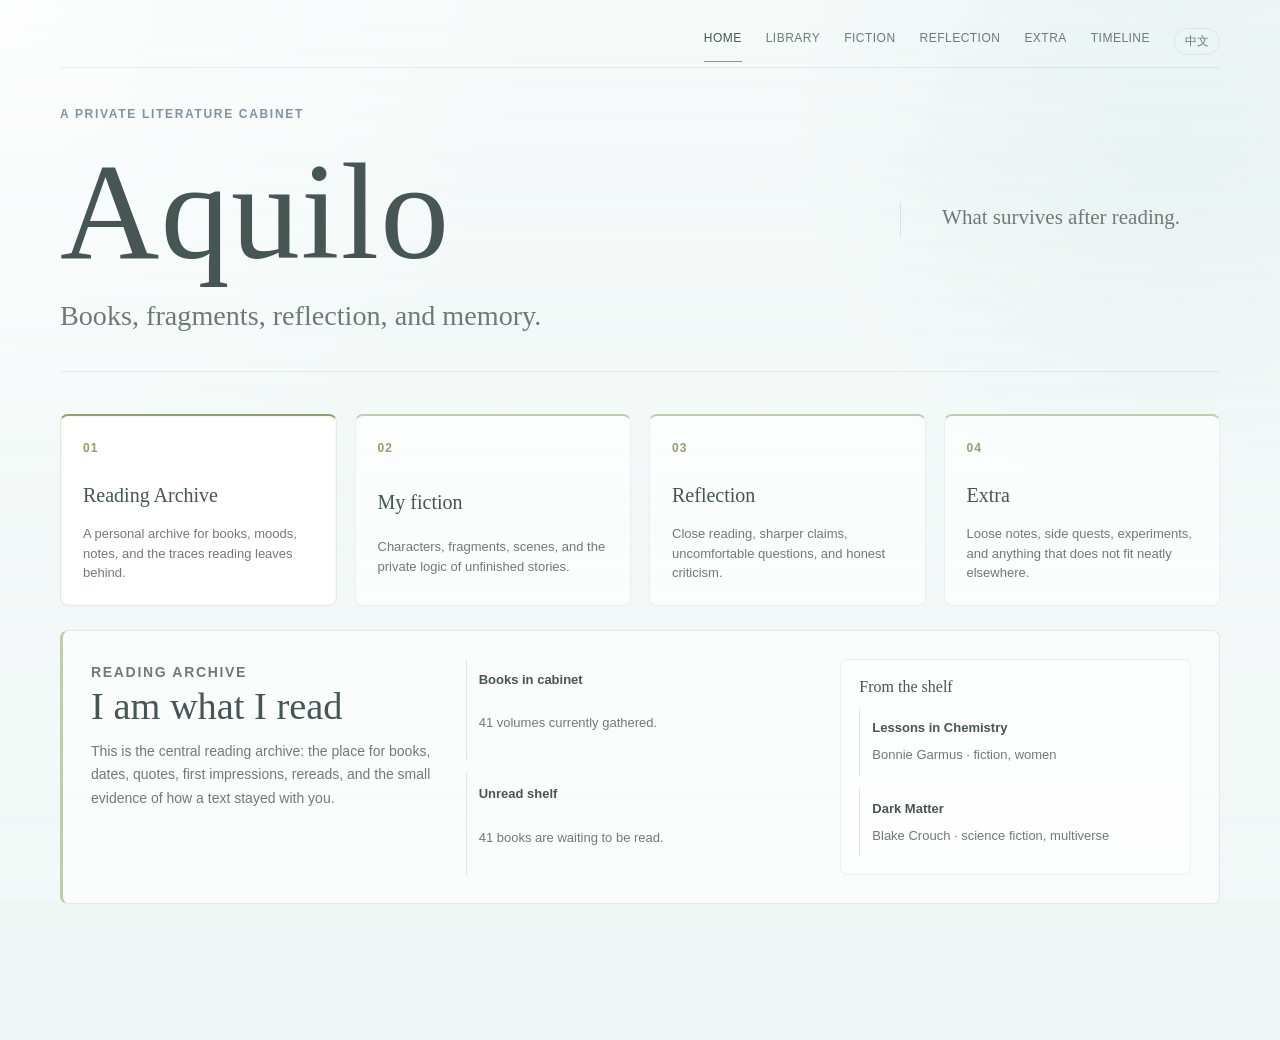
==== index.html @ 0a322212 "Initial Aquilo website" ====
<!doctype html>
<html lang="en">
  <head>
    <meta charset="UTF-8" />
    <meta name="viewport" content="width=device-width, initial-scale=1.0" />
    <title>Aquilo - Literature Cabinet</title>
    <link rel="stylesheet" href="styles.css" />
  </head>
  <body>
    <main class="page-shell">
      <!-- Navigation -->
      <nav class="site-nav">
        <div class="nav-links">
          <a href="#cabinet" class="nav-link is-active" data-section="cabinet" data-i18n="navHome">Home</a>
          <a href="#library" class="nav-link" data-section="library" data-i18n="navLibrary">Library</a>
          <a href="#fiction" class="nav-link" data-section="fiction" data-i18n="navFiction">Fiction</a>
          <a href="#critical" class="nav-link" data-section="critical" data-i18n="navCritical">Reflection</a>
          <a href="#extra" class="nav-link" data-section="extra" data-i18n="navExtra">Extra</a>
          <a href="#timeline" class="nav-link" data-section="timeline" data-i18n="navTimeline">Timeline</a>
          <button class="language-toggle" id="language-toggle" type="button" aria-pressed="false">中文</button>
        </div>
      </nav>

      <!-- ===== VIEW 1: Cabinet (Home) ===== -->
      <section class="section is-active" id="cabinet" data-section="cabinet" aria-label="Literature Cabinet">
        <header class="hero-header">
          <div class="brand-section">
            <p class="hero-kicker" data-i18n="heroKicker">A private literature cabinet</p>
            <h1 class="page-title">Aquilo</h1>
            <p class="hero-deck" data-i18n="heroDeck">Books, fragments, reflection, and memory.</p>
          </div>
          <p class="hero-tagline" data-i18n="heroTagline">What survives after reading.</p>
        </header>

        <!-- Core 4 Modules -->
        <section class="module-section" aria-labelledby="modules-heading">
          <h2 id="modules-heading" class="sr-only">Main Cabinet Modules</h2>
          <div class="module-grid" id="module-grid"></div>
          <article class="module-detail" id="module-detail" aria-live="polite" aria-label="Module details"></article>
        </section>
      </section>

      <!-- ===== VIEW 2: Fiction ===== -->
      <section class="section" id="fiction" data-section="fiction" aria-label="Fiction Workshop">
        <header class="view-header">
          <h1 data-i18n="fictionTitle">Fiction</h1>
          <p data-i18n="fictionSubtitle">Characters, scenes, fragments, and voice experiments</p>
        </header>

        <div class="fiction-grid">
          <article class="fiction-card">
            <p class="kicker" data-i18n="fictionCardOneKicker">Characters</p>
            <h2 data-i18n="fictionCardOneTitle">Character Notes</h2>
            <p data-i18n="fictionCardOneBody">Desire, contradiction, voice, backstory, and private history.</p>
          </article>
          <article class="fiction-card">
            <p class="kicker" data-i18n="fictionCardTwoKicker">Scenes</p>
            <h2 data-i18n="fictionCardTwoTitle">Scene Fragments</h2>
            <p data-i18n="fictionCardTwoBody">Place, sensory detail, conflict, and the emotional turn.</p>
          </article>
          <article class="fiction-card">
            <p class="kicker" data-i18n="fictionCardThreeKicker">Influence</p>
            <h2 data-i18n="fictionCardThreeTitle">Influence Trail</h2>
            <p data-i18n="fictionCardThreeBody">Books, motifs, structures, and sentences that shape a draft.</p>
          </article>
        </div>

        <section class="editor-panel" aria-labelledby="writing-form-heading">
          <div class="section-intro">
            <p class="kicker" data-i18n="writingKicker">Your writing</p>
            <h2 id="writing-form-heading" data-i18n="writingHeading">Add a writing piece</h2>
          </div>
          <form class="entry-form" id="writing-form">
            <input id="writing-title" type="text" data-i18n-placeholder="writingTitlePlaceholder" placeholder="Title" required />
            <input id="writing-category" type="text" data-i18n-placeholder="writingCategoryPlaceholder" placeholder="Category or project" />
            <textarea id="writing-body" rows="7" data-i18n-placeholder="writingBodyPlaceholder" placeholder="Paste your writing here..."></textarea>
            <div class="form-row">
              <label class="file-input-label">
                <span data-i18n="uploadWriting">Upload .txt / .md</span>
                <input id="writing-upload" type="file" accept=".txt,.md,text/plain,text/markdown" />
              </label>
              <button class="form-submit" type="submit" data-i18n="saveWriting">Save writing</button>
            </div>
          </form>
          <div class="writing-list" id="writing-list"></div>
        </section>
      </section>

      <!-- ===== VIEW 3: Reflection ===== -->
      <section class="section" id="critical" data-section="critical" aria-label="Reflection">
        <header class="view-header">
          <h1 data-i18n="criticalPageTitle">Reflection</h1>
          <p data-i18n="criticalPageSubtitle">Close readings, essay seeds, evidence, and honest criticism</p>
        </header>

        <section class="editor-panel" aria-labelledby="critical-form-heading">
          <div class="section-intro">
            <p class="kicker" data-i18n="criticalFormKicker">Reflection</p>
            <h2 id="critical-form-heading" data-i18n="criticalFormHeading">Upload or paste a critical note</h2>
          </div>
          <form class="entry-form" id="critical-form">
            <input id="critical-title" type="text" data-i18n-placeholder="criticalTitlePlaceholder" placeholder="Title or claim" required />
            <input id="critical-category" type="text" data-i18n-placeholder="criticalCategoryPlaceholder" placeholder="Book, theme, or method" />
            <textarea id="critical-body" rows="7" data-i18n-placeholder="criticalBodyPlaceholder" placeholder="Paste close reading, evidence, essay seed, or criticism here..."></textarea>
            <div class="form-row">
              <label class="file-input-label">
                <span data-i18n="uploadCritical">Upload .txt / .md</span>
                <input id="critical-upload" type="file" accept=".txt,.md,text/plain,text/markdown" />
              </label>
              <button class="form-submit" type="submit" data-i18n="saveCritical">Save critical note</button>
            </div>
          </form>
          <div class="writing-list" id="critical-list"></div>
        </section>
      </section>

      <!-- ===== VIEW 4: Extra ===== -->
      <section class="section" id="extra" data-section="extra" aria-label="Extra Notes">
        <header class="view-header">
          <h1 data-i18n="extraPageTitle">Extra</h1>
          <p data-i18n="extraPageSubtitle">Loose notes, links, side quests, and experiments</p>
        </header>

        <section class="editor-panel" aria-labelledby="extra-form-heading">
          <div class="section-intro">
            <p class="kicker" data-i18n="extraFormKicker">Extra</p>
            <h2 id="extra-form-heading" data-i18n="extraFormHeading">Post something extra</h2>
          </div>
          <form class="entry-form" id="extra-form">
            <input id="extra-title" type="text" data-i18n-placeholder="extraTitlePlaceholder" placeholder="Post title" required />
            <textarea id="extra-body" rows="6" data-i18n-placeholder="extraBodyPlaceholder" placeholder="Small thought, link, list, idea, or experiment..."></textarea>
            <div class="form-row">
              <button class="form-submit" type="submit" data-i18n="saveExtra">Post</button>
            </div>
          </form>
          <div class="writing-list" id="extra-list"></div>
        </section>
      </section>

      <!-- ===== VIEW 5: Library ===== -->
      <section class="section" id="library" data-section="library" aria-label="Book Library">
        <header class="view-header">
          <h1 data-i18n="libraryTitle">Your Library</h1>
          <p data-i18n="librarySubtitle">All books, searchable and organized</p>
        </header>

        <div class="library-controls">
          <input 
            type="search" 
            id="book-search" 
            class="search-input" 
            placeholder="Search by title, author, or theme..."
            data-i18n-placeholder="searchPlaceholder"
            data-i18n-aria-label="searchPlaceholder"
            aria-label="Search books"
          />
          <div class="filter-tabs">
            <button class="filter-tab is-active" data-filter="all" aria-pressed="true" data-i18n="filterAll">All</button>
            <button class="filter-tab" data-filter="unread" aria-pressed="false" data-i18n="filterUnread">Unread</button>
            <button class="filter-tab" data-filter="completed" aria-pressed="false" data-i18n="filterCompleted">Completed</button>
            <button class="filter-tab" data-filter="reading" aria-pressed="false" data-i18n="filterReading">Reading</button>
            <button class="filter-tab" data-filter="reread" aria-pressed="false" data-i18n="filterReread">Reread</button>
          </div>
        </div>

        <div class="library-grid" id="library-grid">
          <div class="library-empty">
            <p data-i18n="libraryEmpty">No books yet. Start by adding your first book to the library.</p>
          </div>
        </div>

        <details class="archive-entry-panel">
          <summary data-i18n="addBookPanel">Add a book to the cabinet</summary>
          <form class="entry-form" id="book-form">
            <div class="form-grid">
              <input id="book-title-input" type="text" data-i18n-placeholder="bookTitlePlaceholder" placeholder="Title" required />
              <input id="book-author-input" type="text" data-i18n-placeholder="bookAuthorPlaceholder" placeholder="Author" required />
              <input id="book-year-input" type="number" data-i18n-placeholder="bookYearPlaceholder" placeholder="Year" />
              <select id="book-status-input">
                <option value="unread" data-i18n="filterUnread" selected>Unread</option>
                <option value="completed" data-i18n="filterCompleted">Completed</option>
                <option value="reading" data-i18n="filterReading">Reading</option>
                <option value="reread" data-i18n="filterReread">Reread</option>
              </select>
            </div>
            <div class="form-grid">
              <input id="book-date-input" type="date" />
              <input id="book-mood-input" type="text" data-i18n-placeholder="bookMoodPlaceholder" placeholder="Mood or short note" />
              <input id="book-tags-input" type="text" data-i18n-placeholder="bookTagsPlaceholder" placeholder="Tags, comma separated" />
              <input id="book-related-input" type="text" data-i18n-placeholder="bookRelatedPlaceholder" placeholder="Related books" />
            </div>
            <textarea id="book-why-input" rows="3" data-i18n-placeholder="bookWhyPlaceholder" placeholder="Why I read this"></textarea>
            <textarea id="book-quote-input" rows="3" data-i18n-placeholder="bookQuotePlaceholder" placeholder="Favorite quote"></textarea>
            <textarea id="book-themes-input" rows="3" data-i18n-placeholder="bookThemesPlaceholder" placeholder="Key themes"></textarea>
            <textarea id="book-context-input" rows="3" data-i18n-placeholder="bookContextPlaceholder" placeholder="Historical or literary context"></textarea>
            <textarea id="book-review-input" rows="4" data-i18n-placeholder="bookReviewPlaceholder" placeholder="Personal review"></textarea>
            <div class="form-row">
              <button class="form-submit" type="submit" data-i18n="addBook">Add book</button>
              <button class="delete-button form-cancel is-hidden" id="book-edit-cancel" type="button" data-i18n="cancelEdit">Cancel edit</button>
            </div>
          </form>
        </details>
      </section>

      <!-- ===== VIEW 6: Timeline ===== -->
      <section class="section" id="timeline" data-section="timeline" aria-label="Reading Timeline">
        <header class="view-header">
          <h1 data-i18n="timelineTitle">Reading Timeline</h1>
          <p data-i18n="timelineSubtitle">What you read and when</p>
        </header>

        <div class="timeline-container" id="timeline-container">
          <div class="timeline-empty">
            <p data-i18n="timelineEmpty">No reading entries yet. Start recording your reading journey.</p>
          </div>
        </div>
      </section>

      <!-- ===== Modal: Book Detail ===== -->
      <dialog class="book-modal" id="book-modal">
        <div class="modal-backdrop"></div>
        <div class="modal-content">
          <button class="modal-close" aria-label="Close" data-i18n-aria-label="closeModal">&times;</button>
          <div class="book-detail-tabs">
            <nav class="book-tabs" aria-label="Book sections">
              <button class="book-tab is-active" data-tab="overview" data-i18n="tabOverview">Overview</button>
              <button class="book-tab" data-tab="author" data-i18n="tabAuthor">Author</button>
              <button class="book-tab" data-tab="context" data-i18n="tabContext">Context</button>
              <button class="book-tab" data-tab="themes" data-i18n="tabThemes">Themes</button>
              <button class="book-tab" data-tab="review" data-i18n="tabReview">Review</button>
            </nav>
          </div>
          <div class="book-panels" id="book-panels">
            <!-- Dynamically populated -->
          </div>
        </div>
      </dialog>
    </main>

    <script src="app.js?v=review-fixes"></script>
  </body>
</html>
---- styles.css ----
:root {
  /* Color System - river sky painting palette */
  --paper: #f5faf9;
  --paper-strong: #ffffff;
  --paper-soft: #eef6f5;
  --ink: #465652;
  --ink-soft: #6f7a76;
  --ink-faint: #95b0b6;
  --line: rgba(120, 134, 130, 0.12);
  --line-strong: rgba(120, 134, 130, 0.2);

  /* Accents */
  --blue-primary: #7c94a5;
  --blue-deep: #788682;
  --blue-light: #dce9eb;
  --blue-lighter: #f0f8f8;
  --teal: #9cccce;
  --green: #8fa069;
  --olive: #a7b77a;
  --rose: #dabfae;
  --brown: #788682;
  --section-accent: var(--green);
  --section-accent-soft: rgba(143, 160, 105, 0.08);
  --section-accent-line: rgba(143, 160, 105, 0.22);
  --garden-image: url("https://commons.wikimedia.org/wiki/Special:FilePath/Monet%20-%20La%20Seine%20%C3%A0%20Argenteuil%20-%20SFMOMA.jpg?width=1800");

  /* Shadows */
  --shadow-sm: 0 1px 3px rgba(120, 134, 130, 0.035);
  --shadow-md: 0 8px 24px rgba(120, 134, 130, 0.06);
  --shadow-lg: 0 18px 50px rgba(120, 134, 130, 0.12);
  
  /* Typography */
  --font-display: "Iowan Old Style", "Palatino Linotype", "Book Antiqua", Georgia, serif;
  --font-body: "Avenir Next", "Inter", -apple-system, BlinkMacSystemFont, "Segoe UI", sans-serif;
  
  /* Spacing */
  --spacing-unit: 4px;
  --radius: 8px;
  
  /* Transitions */
  --transition-fast: 150ms cubic-bezier(0.4, 0, 0.2, 1);
  --transition-base: 200ms cubic-bezier(0.4, 0, 0.2, 1);
  --transition-slow: 300ms cubic-bezier(0.4, 0, 0.2, 1);
  
  color-scheme: light;
}

* {
  box-sizing: border-box;
}

html {
  scroll-behavior: smooth;
}

body {
  margin: 0;
  padding: 0;
  font-family: var(--font-body);
  font-size: 16px;
  line-height: 1.68;
  color: var(--ink);
  background:
    radial-gradient(circle at top left, rgba(255, 255, 255, 0.98), transparent 34rem),
    radial-gradient(circle at 92% 12%, rgba(156, 204, 206, 0.2), transparent 24rem),
    linear-gradient(180deg, var(--paper) 0%, #edf6f4 100%);
  min-height: 100vh;
}

body::before {
  content: "";
  position: fixed;
  inset: 0;
  z-index: -1;
  pointer-events: none;
  background-image:
    linear-gradient(rgba(247, 250, 249, 0.46), rgba(247, 250, 249, 0.7)),
    var(--garden-image);
  background-size: cover;
  background-position: center;
  opacity: 0.52;
  filter: saturate(1.1) blur(0.06px);
}

/* ===== Typography ===== */
h1, h2, h3, h4, h5, h6 {
  margin: 0;
  font-family: var(--font-display);
  font-weight: 400;
  letter-spacing: 0;
  line-height: 1.1;
}

p {
  margin: 0;
}

a {
  color: var(--blue-primary);
  text-decoration: none;
  transition: color var(--transition-base);
}

a:hover {
  color: var(--ink);
}

button {
  font: inherit;
  border: none;
  background: none;
  cursor: pointer;
  padding: 0;
}

:focus-visible {
  outline: 2px solid rgba(156, 204, 206, 0.46);
  outline-offset: 3px;
}

/* ===== Layout ===== */
.page-shell {
  width: min(1160px, 100% - 48px);
  margin: 0 auto;
  padding: 18px 0 72px;
}

.sr-only {
  position: absolute;
  width: 1px;
  height: 1px;
  padding: 0;
  margin: -1px;
  overflow: hidden;
  clip: rect(0, 0, 0, 0);
  white-space: nowrap;
  border-width: 0;
}

/* ===== Navigation ===== */
.site-nav {
  display: flex;
  align-items: center;
  justify-content: flex-end;
  gap: 24px;
  margin-bottom: 36px;
  padding: 10px 0 12px;
  border-bottom: 1px solid var(--line);
  animation: fadeInDown 500ms var(--transition-base);
}

@keyframes fadeInDown {
  from {
    opacity: 0;
    transform: translateY(-12px);
  }
  to {
    opacity: 1;
    transform: translateY(0);
  }
}

.nav-links {
  display: flex;
  flex-wrap: wrap;
  justify-content: flex-end;
  gap: 24px;
}

.nav-link {
  position: relative;
  font-size: 12px;
  font-weight: 500;
  letter-spacing: 0.04em;
  text-transform: uppercase;
  color: var(--ink-soft);
  transition: color var(--transition-base);
}

.nav-link::after {
  content: '';
  position: absolute;
  bottom: -7px;
  left: 0;
  right: 0;
  height: 1px;
  background: var(--blue-primary);
  transform: scaleX(0);
  transform-origin: left;
  transition: transform var(--transition-base);
}

.nav-link:hover,
.nav-link.is-active {
  color: var(--ink);
}

.nav-link.is-active::after {
  transform: scaleX(1);
}

.language-toggle {
  padding: 4px 10px;
  border: 1px solid var(--line);
  border-radius: 999px;
  color: var(--ink-soft);
  font-size: 12px;
  line-height: 1.4;
  transition: all var(--transition-base);
}

.language-toggle:hover {
  border-color: var(--line-strong);
  color: var(--ink);
  background: var(--blue-lighter);
}

/* ===== Hero Header ===== */
.hero-header {
  display: grid;
  grid-template-columns: minmax(0, 1fr) minmax(180px, 320px);
  align-items: center;
  gap: 56px;
  margin-bottom: 42px;
  padding-bottom: 36px;
  border-bottom: 1px solid var(--line);
  animation: fadeInUp 600ms var(--transition-base) 100ms both;
}

@keyframes fadeInUp {
  from {
    opacity: 0;
    transform: translateY(12px);
  }
  to {
    opacity: 1;
    transform: translateY(0);
  }
}

.brand-section {
  margin-bottom: 0;
}

.hero-kicker {
  margin-bottom: 12px;
  color: var(--blue-primary);
  font-size: 12px;
  font-weight: 600;
  letter-spacing: 0.14em;
  text-transform: uppercase;
}

.kicker {
  display: inline-block;
  margin: 0 0 12px 0;
  color: var(--blue-primary);
  font-size: 11px;
  font-weight: 600;
  letter-spacing: 0.12em;
  text-transform: uppercase;
}

.page-title {
  font-size: clamp(4.4rem, 11vw, 8.6rem);
  margin-bottom: 10px;
  color: var(--ink);
  letter-spacing: 0.01em;
}

.hero-deck {
  max-width: 580px;
  color: var(--ink-soft);
  font-family: var(--font-display);
  font-size: clamp(1.28rem, 2.2vw, 1.8rem);
  line-height: 1.35;
}

.hero-tagline {
  max-width: 280px;
  padding: 0 0 4px 24px;
  border-left: 1px solid var(--line-strong);
  font-family: var(--font-display);
  font-size: 21px;
  font-weight: 300;
  color: var(--ink-soft);
  line-height: 1.45;
  text-align: right;
}

.page-subtitle {
  font-size: 16px;
  color: var(--ink-soft);
}

/* ===== Sections ===== */
.section {
  display: none;
  opacity: 0;
  animation: fadeIn var(--transition-slow);
}

.section.is-active {
  display: block;
  opacity: 1;
}

@keyframes fadeIn {
  from { opacity: 0; }
  to { opacity: 1; }
}

.view-header {
  margin-bottom: 40px;
  max-width: 780px;
}

.view-header h1 {
  font-size: clamp(3rem, 7vw, 5rem);
  margin-bottom: 12px;
}

.view-header p {
  color: var(--ink-soft);
  font-size: 16px;
}

/* ===== Module Section ===== */
.module-section {
  --section-accent: var(--green);
  --section-accent-soft: rgba(143, 160, 105, 0.08);
  --section-accent-line: rgba(143, 160, 105, 0.22);
  margin-bottom: 64px;
}

.module-grid {
  display: grid;
  grid-template-columns: repeat(auto-fit, minmax(240px, 1fr));
  gap: 18px;
  margin-bottom: 24px;
}

.module-card {
  display: grid;
  gap: 11px;
  padding: 22px;
  border: 1px solid var(--line);
  border-top: 2px solid color-mix(in srgb, var(--section-accent) 55%, white);
  border-radius: var(--radius);
  background: rgba(255, 255, 255, 0.7);
  cursor: pointer;
  text-align: left;
  transition: all var(--transition-base);
  animation: fadeInUp 600ms var(--transition-base) calc(200ms + var(--card-delay, 0ms)) both;
}

@property --card-delay {
  syntax: '<time>';
  initial-value: 0ms;
  inherits: false;
}

.module-card:hover {
  border-color: var(--section-accent-line);
  background: rgba(255, 255, 255, 0.9);
  transform: translateY(-1px);
  box-shadow: var(--shadow-sm);
}

.module-card.is-selected {
  border-color: var(--section-accent-line);
  border-top-color: var(--section-accent);
  background: var(--paper-strong);
  box-shadow: inset 0 0 0 1px var(--section-accent-soft);
}

.module-number {
  font-size: 12px;
  font-weight: 600;
  letter-spacing: 0.1em;
  color: var(--section-accent);
  margin-bottom: 10px;
}

.module-card strong {
  font-family: var(--font-display);
  font-size: 20px;
  font-weight: 400;
  color: var(--ink);
}

.module-card span:last-child {
  font-size: 13px;
  color: var(--ink-soft);
  line-height: 1.5;
}

.module-detail {
  display: grid;
  grid-template-columns: repeat(auto-fit, minmax(300px, 1fr));
  gap: 24px;
  padding: 28px;
  border: 1px solid var(--section-accent-line);
  border-left: 3px solid color-mix(in srgb, var(--section-accent) 55%, white);
  border-radius: var(--radius);
  background: rgba(255, 255, 255, 0.66);
  animation: fadeIn var(--transition-slow);
}

.module-detail h2 {
  font-size: clamp(1.8rem, 3vw, 2.45rem);
  margin-bottom: 12px;
}

.module-detail h3 {
  font-size: 16px;
  margin-bottom: 12px;
  color: var(--ink);
}

.module-detail p {
  font-size: 14px;
  color: var(--ink-soft);
  line-height: 1.7;
  margin-bottom: 0;
}

.detail-list {
  display: grid;
  gap: 12px;
  margin: 0;
  padding: 0;
  list-style: none;
}

.detail-list li {
  display: grid;
  gap: 6px;
  padding: 10px 0 10px 12px;
  border-left: 1px solid var(--line-strong);
  background: transparent;
  border-radius: 0;
  transition: all var(--transition-base);
}

.detail-list li:hover {
  border-left-color: var(--section-accent);
}

.detail-list strong {
  font-size: 13px;
  font-weight: 600;
  color: var(--ink);
}

.detail-list span {
  font-size: 13px;
  color: var(--ink-soft);
  line-height: 1.6;
}

.sample-panel {
  padding: 18px;
  border: 1px solid var(--line);
  border-radius: var(--radius);
  background: rgba(255, 255, 255, 0.48);
}

.sample-panel h3 {
  margin-bottom: 12px;
}

.module-action-panel {
  display: grid;
  gap: 16px;
  padding: 18px;
  border: 1px solid var(--section-accent-line);
  border-radius: var(--radius);
  background: rgba(255, 255, 255, 0.56);
}

.module-action-panel .section-intro {
  margin-bottom: 0;
}

.module-action-panel .section-intro h3 {
  font-size: 20px;
}

.compact-entry-form {
  gap: 10px;
}

.content-list {
  display: grid;
  gap: 10px;
}

.content-mini-card {
  display: grid;
  gap: 7px;
  padding: 13px;
  border: 1px solid var(--section-accent-line);
  border-radius: var(--radius);
  background: rgba(255, 255, 255, 0.72);
}

.content-mini-card h3 {
  font-size: 17px;
}

.content-mini-card p:last-of-type {
  color: var(--ink-soft);
  font-size: 13px;
  line-height: 1.55;
}

.compact-empty {
  padding: 24px 14px;
}

.chip-row {
  display: flex;
  flex-wrap: wrap;
  gap: 8px;
  margin-top: 8px;
}

.chip {
  padding: 5px 10px;
  border: 1px solid var(--line);
  border-radius: 999px;
  background: rgba(255, 255, 255, 0.62);
  color: var(--ink-soft);
  font-size: 12px;
  font-weight: 400;
  transition: all var(--transition-base);
}

.chip:hover {
  border-color: var(--line-strong);
  background: var(--paper-strong);
  color: var(--ink);
}

/* ===== Tools Section ===== */
.tools-section,
.features-section {
  margin-bottom: 74px;
}

.tools-section {
  --section-accent: var(--blue-primary);
  --section-accent-soft: rgba(124, 148, 165, 0.08);
  --section-accent-line: rgba(124, 148, 165, 0.24);
}

.features-section {
  --section-accent: var(--rose);
  --section-accent-soft: rgba(218, 191, 174, 0.12);
  --section-accent-line: rgba(218, 191, 174, 0.22);
}

.section-intro {
  margin-bottom: 22px;
  max-width: 720px;
}

.section-intro h2 {
  font-size: clamp(1.75rem, 3vw, 2.35rem);
  margin-bottom: 10px;
}

.section-description {
  font-size: 15px;
  color: var(--ink-soft);
  line-height: 1.7;
}

.tool-grid,
.feature-grid {
  display: grid;
  grid-template-columns: repeat(auto-fit, minmax(240px, 1fr));
  gap: 14px;
  margin-bottom: 20px;
}

.tool-card,
.feature-card {
  display: grid;
  gap: 9px;
  padding: 18px;
  border: 1px solid var(--line);
  border-top: 2px solid var(--section-accent);
  border-radius: var(--radius);
  background: rgba(255, 255, 255, 0.76);
  cursor: pointer;
  text-align: left;
  transition: all var(--transition-base);
  animation: fadeInUp 600ms var(--transition-base) calc(200ms + var(--card-delay, 0ms)) both;
}

.tool-card:hover,
.feature-card:hover {
  border-color: var(--section-accent-line);
  background: var(--paper-strong);
  transform: translateY(-1px);
  box-shadow: var(--shadow-sm);
}

.tool-card.is-selected,
.feature-card.is-selected {
  border-color: var(--section-accent-line);
  border-top-color: var(--section-accent);
  background: var(--paper-strong);
  box-shadow: inset 0 0 0 1px var(--section-accent-soft);
}

.tool-card span:first-child,
.feature-card span:first-child {
  display: block;
  margin-bottom: 8px;
  color: var(--section-accent);
  font-size: 12px;
  font-weight: 600;
  letter-spacing: 0.1em;
  text-transform: uppercase;
}

.tool-card strong,
.feature-card strong {
  font-family: var(--font-display);
  font-size: 17px;
  font-weight: 400;
  color: var(--ink);
}

.tool-card span:last-child,
.feature-card span:last-child {
  font-size: 13px;
  color: var(--ink-soft);
  line-height: 1.5;
}

.tool-detail,
.feature-detail {
  display: grid;
  grid-template-columns: repeat(auto-fit, minmax(300px, 1fr));
  gap: 24px;
  padding: 24px;
  border: 1px solid var(--section-accent-line);
  border-left: 3px solid var(--section-accent);
  border-radius: var(--radius);
  background: linear-gradient(135deg, var(--section-accent-soft), rgba(255, 255, 255, 0.78));
  animation: fadeIn var(--transition-slow);
}

.tool-detail h2,
.feature-detail h2 {
  font-size: clamp(1.55rem, 3vw, 2.1rem);
  margin-bottom: 12px;
}

.tool-detail p,
.feature-detail p {
  font-size: 14px;
  color: var(--ink-soft);
  line-height: 1.7;
}

/* ===== Fiction View ===== */
#fiction {
  --section-accent: var(--olive);
  --section-accent-soft: rgba(167, 183, 122, 0.08);
  --section-accent-line: rgba(167, 183, 122, 0.22);
}

.fiction-grid {
  display: grid;
  grid-template-columns: repeat(auto-fit, minmax(240px, 1fr));
  gap: 14px;
}

.fiction-card {
  display: grid;
  gap: 10px;
  padding: 22px;
  border: 1px solid var(--section-accent-line);
  border-top: 2px solid color-mix(in srgb, var(--section-accent) 55%, white);
  border-radius: var(--radius);
  background: rgba(255, 255, 255, 0.82);
}

.fiction-card h2 {
  font-size: 22px;
}

.fiction-card p:last-child {
  color: var(--ink-soft);
  font-size: 14px;
  line-height: 1.6;
}

.editor-panel {
  margin-top: 28px;
  padding: 22px;
  border: 1px solid var(--section-accent-line);
  border-left: 3px solid color-mix(in srgb, var(--section-accent) 55%, white);
  border-radius: var(--radius);
  background: rgba(255, 255, 255, 0.78);
}

.entry-form {
  display: grid;
  gap: 12px;
}

.form-grid {
  display: grid;
  grid-template-columns: repeat(auto-fit, minmax(180px, 1fr));
  gap: 10px;
}

.entry-form input,
.entry-form select,
.entry-form textarea {
  width: 100%;
  padding: 11px 12px;
  border: 1px solid var(--section-accent-line);
  border-radius: var(--radius);
  background: rgba(255, 255, 255, 0.82);
  color: var(--ink);
  font: inherit;
  font-size: 14px;
}

.entry-form textarea {
  resize: vertical;
  min-height: 150px;
}

.entry-form input:focus,
.entry-form select:focus,
.entry-form textarea:focus {
  outline: none;
  border-color: var(--section-accent);
  box-shadow: 0 0 0 3px var(--section-accent-soft);
}

.form-row {
  display: flex;
  flex-wrap: wrap;
  align-items: center;
  justify-content: space-between;
  gap: 10px;
}

.file-input-label,
.form-submit,
.delete-button {
  display: inline-flex;
  align-items: center;
  justify-content: center;
  min-height: 36px;
  padding: 8px 14px;
  border: 1px solid var(--section-accent-line);
  border-radius: 999px;
  background: rgba(255, 255, 255, 0.78);
  color: var(--ink);
  font-size: 13px;
  transition: all var(--transition-base);
}

.file-input-label:hover,
.form-submit:hover,
.delete-button:hover {
  border-color: var(--section-accent);
  background: var(--section-accent-soft);
}

.file-input-label input {
  position: absolute;
  width: 1px;
  height: 1px;
  opacity: 0;
  pointer-events: none;
}

.writing-list {
  display: grid;
  gap: 12px;
  margin-top: 18px;
}

.writing-card {
  display: grid;
  gap: 8px;
  padding: 16px;
  border: 1px solid var(--section-accent-line);
  border-radius: var(--radius);
  background: rgba(255, 255, 255, 0.78);
}

.writing-card h3 {
  font-size: 20px;
}

.writing-meta {
  color: var(--section-accent);
  font-size: 12px;
  font-weight: 600;
  letter-spacing: 0.08em;
  text-transform: uppercase;
}

.writing-body {
  max-height: 220px;
  overflow: auto;
  white-space: pre-wrap;
  color: var(--ink-soft);
  font-size: 14px;
  line-height: 1.7;
}

/* ===== Library View ===== */
#library {
  --section-accent: var(--teal);
  --section-accent-soft: rgba(156, 204, 206, 0.1);
  --section-accent-line: rgba(156, 204, 206, 0.24);
}

.library-controls {
  display: flex;
  flex-direction: column;
  gap: 16px;
  margin-bottom: 28px;
}

.search-input {
  padding: 13px 16px;
  border: 1px solid var(--section-accent-line);
  border-radius: var(--radius);
  background: rgba(255, 255, 255, 0.84);
  color: var(--ink);
  font-size: 15px;
  transition: all var(--transition-base);
}

.search-input:focus {
  outline: none;
  border-color: var(--section-accent);
  box-shadow: 0 0 0 3px var(--section-accent-soft);
}

.search-input::placeholder {
  color: var(--ink-soft);
}

.filter-tabs {
  display: flex;
  gap: 8px;
  flex-wrap: wrap;
}

.filter-tab {
  padding: 8px 16px;
  border: 1px solid var(--line);
  border-radius: 999px;
  background: rgba(255, 255, 255, 0.78);
  color: var(--ink-soft);
  font-size: 13px;
  font-weight: 500;
  transition: all var(--transition-base);
}

.filter-tab:hover {
  border-color: var(--line-strong);
  color: var(--ink);
}

.filter-tab.is-active {
  border-color: var(--section-accent);
  background: var(--section-accent-soft);
  color: var(--ink);
}

.library-grid {
  display: grid;
  grid-template-columns: repeat(auto-fill, minmax(250px, 1fr));
  gap: 18px;
}

.book-card {
  display: grid;
  gap: 14px;
  padding: 18px 18px 16px;
  border: 1px solid var(--section-accent-line);
  border-radius: var(--radius);
  background:
    linear-gradient(180deg, rgba(255, 255, 255, 0.78), rgba(255, 255, 255, 0.58));
  cursor: pointer;
  transition: all var(--transition-base);
  min-height: 230px;
}

.book-card:hover {
  border-color: var(--section-accent);
  box-shadow: var(--shadow-sm);
  transform: translateY(-1px);
}

.book-cover {
  width: 58px;
  height: 76px;
  border: 1px solid var(--section-accent-line);
  border-radius: 4px;
  background: rgba(255, 255, 255, 0.58);
  display: flex;
  align-items: center;
  justify-content: center;
  font-family: var(--font-display);
  font-size: 34px;
  color: var(--blue-primary);
}

.book-info {
  display: grid;
  gap: 6px;
}

.book-title {
  font-family: var(--font-display);
  font-size: 21px;
  font-weight: 500;
  color: var(--ink);
  line-height: 1.2;
}

.book-author {
  font-size: 13px;
  color: var(--ink-soft);
}

.book-meta {
  font-size: 12px;
  color: var(--ink-soft);
}

.book-note {
  margin-top: 8px;
  color: var(--ink-soft);
  font-size: 13px;
  line-height: 1.55;
}

.book-actions {
  display: flex;
  flex-wrap: wrap;
  gap: 8px;
  margin-top: auto;
}

.book-actions .delete-button {
  min-height: 30px;
  padding: 6px 10px;
  font-size: 12px;
}

.is-hidden {
  display: none !important;
}

.archive-entry-panel {
  margin-top: 34px;
  padding: 0;
  border-top: 1px solid var(--section-accent-line);
}

.archive-entry-panel summary {
  display: inline-flex;
  margin-top: 18px;
  color: var(--ink);
  font-family: var(--font-display);
  font-size: 20px;
  cursor: pointer;
}

.archive-entry-panel summary::marker {
  color: var(--section-accent);
}

.archive-entry-panel .entry-form {
  margin-top: 18px;
  padding: 22px;
  border: 1px solid var(--section-accent-line);
  border-radius: var(--radius);
  background: rgba(255, 255, 255, 0.58);
}

.library-empty {
  grid-column: 1 / -1;
  text-align: center;
  padding: 60px 20px;
  color: var(--ink-soft);
}

.library-empty p {
  margin: 0;
  font-size: 15px;
}

/* ===== Timeline View ===== */
#timeline {
  --section-accent: var(--brown);
  --section-accent-soft: rgba(120, 134, 130, 0.08);
  --section-accent-line: rgba(120, 134, 130, 0.22);
}

.timeline-container {
  display: grid;
  gap: 18px;
}

.timeline-year {
  font-family: var(--font-display);
  font-size: 24px;
  font-weight: 400;
  color: var(--ink);
  margin-top: 26px;
  margin-bottom: 8px;
}

.timeline-entry {
  display: grid;
  gap: 6px;
  padding: 16px 18px;
  border: 1px solid var(--section-accent-line);
  border-left: 3px solid var(--section-accent);
  background: rgba(255, 255, 255, 0.78);
  border-radius: var(--radius);
  transition: all var(--transition-base);
}

.timeline-entry:hover {
  box-shadow: var(--shadow-sm);
  transform: translateX(2px);
}

.timeline-entry time {
  font-size: 12px;
  font-weight: 600;
  color: var(--section-accent);
  text-transform: uppercase;
  letter-spacing: 0.04em;
}

.timeline-entry-writing {
  border-left-color: var(--rose);
}

.timeline-entry-writing time {
  color: var(--rose);
}

.timeline-entry-critical {
  border-left-color: var(--green);
}

.timeline-entry-critical time {
  color: var(--green);
}

.timeline-entry-extra {
  border-left-color: var(--olive);
}

.timeline-entry-extra time {
  color: var(--olive);
}

.timeline-entry-book {
  border-left-color: var(--blue-primary);
}

.timeline-entry-book time {
  color: var(--blue-primary);
}

.timeline-entry h4 {
  font-size: 16px;
  margin-bottom: 4px;
}

.timeline-entry .mood {
  font-size: 13px;
  color: var(--ink-soft);
  font-style: italic;
}

.timeline-empty {
  grid-column: 1 / -1;
  text-align: center;
  padding: 60px 20px;
  color: var(--ink-soft);
}

.timeline-empty p {
  margin: 0;
  font-size: 15px;
}

/* ===== Modal: Book Detail ===== */
.book-modal {
  display: none;
  position: fixed;
  inset: 0;
  padding: 20px;
  border: 0;
  background: transparent;
  z-index: 1000;
}

.book-modal[open] {
  display: grid;
  animation: fadeIn var(--transition-slow);
}

.modal-backdrop {
  position: fixed;
  inset: 0;
  background: rgba(120, 134, 130, 0.24);
  backdrop-filter: blur(5px);
  z-index: -1;
  animation: fadeIn var(--transition-slow);
}

.modal-content {
  position: relative;
  width: 100%;
  max-width: 800px;
  max-height: 90vh;
  margin: auto;
  border: 1px solid var(--line-strong);
  border-radius: var(--radius);
  background: var(--paper-strong);
  box-shadow: 0 22px 54px rgba(120, 134, 130, 0.16);
  overflow-y: auto;
  animation: slideUp var(--transition-slow);
}

@keyframes slideUp {
  from {
    opacity: 0;
    transform: translateY(24px);
  }
  to {
    opacity: 1;
    transform: translateY(0);
  }
}

.modal-close {
  position: absolute;
  top: 16px;
  right: 16px;
  width: 32px;
  height: 32px;
  display: flex;
  align-items: center;
  justify-content: center;
  border-radius: 50%;
  border: 1px solid var(--line);
  background: var(--paper);
  color: var(--ink);
  font-size: 24px;
  z-index: 10;
  transition: all var(--transition-base);
  cursor: pointer;
}

.modal-close:hover {
  border-color: var(--blue-primary);
  background: var(--blue-lighter);
  color: var(--ink);
}

.book-detail-tabs {
  padding: 20px 68px 20px 20px;
  border-bottom: 1px solid var(--line);
}

.book-tabs {
  display: flex;
  gap: 16px;
  border-bottom: 1px solid var(--line);
  margin-bottom: -1px;
  overflow-x: auto;
  -webkit-overflow-scrolling: touch;
}

.book-tab {
  padding: 12px 16px;
  border-bottom: 1px solid transparent;
  color: var(--ink-soft);
  font-size: 14px;
  font-weight: 500;
  transition: all var(--transition-base);
  white-space: nowrap;
}

.book-tab:hover {
  color: var(--ink);
}

.book-tab.is-active {
  color: var(--blue-primary);
  border-bottom-color: var(--blue-primary);
}

.book-panels {
  padding: 28px;
}

.book-panel {
  display: none;
}

.book-panel.is-active {
  display: block;
  animation: fadeIn var(--transition-base);
}

.book-panel h3 {
  font-size: 18px;
  margin-bottom: 16px;
}

.book-section {
  margin-bottom: 24px;
}

.book-section h4 {
  font-size: 14px;
  font-weight: 600;
  color: var(--blue-primary);
  text-transform: uppercase;
  letter-spacing: 0.05em;
  margin-bottom: 8px;
}

.book-section p {
  font-size: 14px;
  color: var(--ink-soft);
  line-height: 1.7;
  margin-bottom: 12px;
}

.tag-list {
  display: flex;
  flex-wrap: wrap;
  gap: 8px;
  margin-top: 12px;
}

.tag {
  padding: 4px 10px;
  border: 1px solid var(--line);
  border-radius: 999px;
  background: var(--paper);
  color: var(--ink-soft);
  font-size: 12px;
  transition: all var(--transition-base);
}

.tag:hover {
  border-color: var(--line-strong);
  background: var(--paper-strong);
}

/* ===== Responsive ===== */
@media (max-width: 768px) {
  .page-shell {
    padding: 12px 0 36px;
    width: 100%;
    padding-left: 16px;
    padding-right: 16px;
  }

  .site-nav {
    align-items: flex-start;
    flex-direction: column;
    margin-bottom: 24px;
    gap: 12px;
  }

  .nav-links {
    gap: 12px;
    font-size: 12px;
  }

  .hero-header {
    grid-template-columns: 1fr;
    gap: 18px;
    margin-bottom: 30px;
    padding-bottom: 24px;
  }

  .page-title {
    font-size: 4.1rem;
  }

  .hero-tagline {
    max-width: none;
    padding-left: 16px;
    font-size: 18px;
  }

  .module-grid,
  .tool-grid,
  .feature-grid {
    grid-template-columns: 1fr;
  }

  .module-detail,
  .tool-detail,
  .feature-detail {
    grid-template-columns: 1fr;
  }

  .modal-content {
    max-width: 90vw;
    max-height: 85vh;
  }

  .book-tabs {
    gap: 8px;
  }

  .book-tab {
    padding: 10px 10px;
    font-size: 13px;
  }

  .library-grid {
    grid-template-columns: repeat(auto-fill, minmax(160px, 1fr));
  }

  .filter-tabs {
    flex-wrap: wrap;
  }
}

@media (prefers-reduced-motion: reduce) {
  * {
    animation-duration: 1ms !important;
    animation-iteration-count: 1 !important;
    transition-duration: 1ms !important;
  }
}
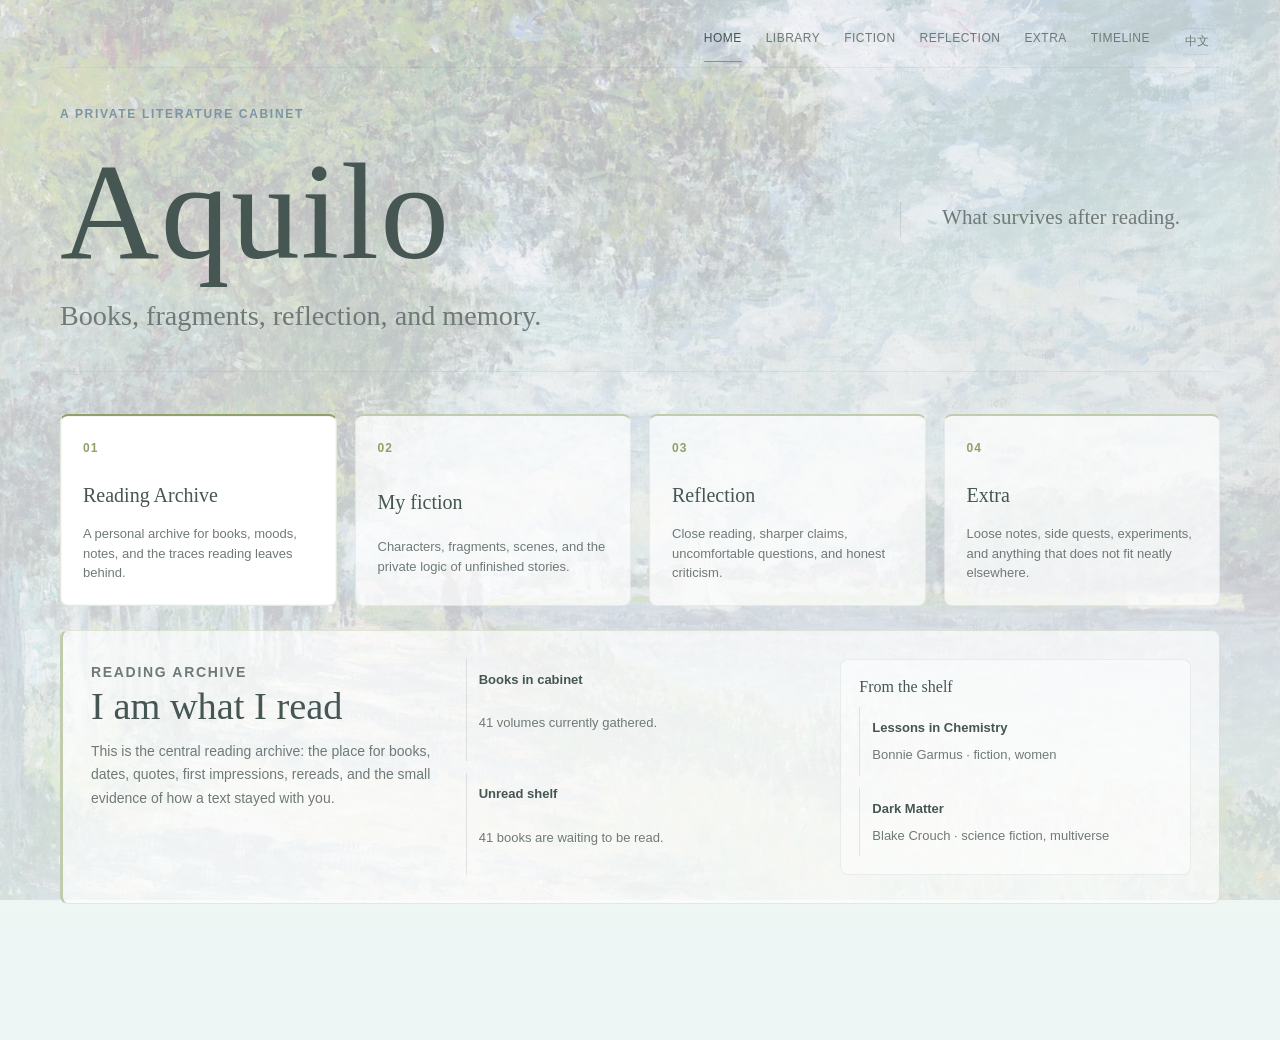
==== commit 102f072c: "Move editable content into JSON files" ====
--- a/index.html
+++ b/index.html
@@ -237,6 +237,6 @@
       </dialog>
     </main>
 
-    <script src="app.js?v=review-fixes"></script>
+    <script src="app.js?v=data-json"></script>
   </body>
 </html>
--- a/styles.css
+++ b/styles.css
@@ -22,7 +22,7 @@
   --section-accent: var(--green);
   --section-accent-soft: rgba(143, 160, 105, 0.08);
   --section-accent-line: rgba(143, 160, 105, 0.22);
-  --garden-image: url("https://commons.wikimedia.org/wiki/Special:FilePath/Monet%20-%20La%20Seine%20%C3%A0%20Argenteuil%20-%20SFMOMA.jpg?width=1800");
+  --garden-image: url("assets/monet-la-seine-argenteuil.jpg");
 
   /* Shadows */
   --shadow-sm: 0 1px 3px rgba(120, 134, 130, 0.035);
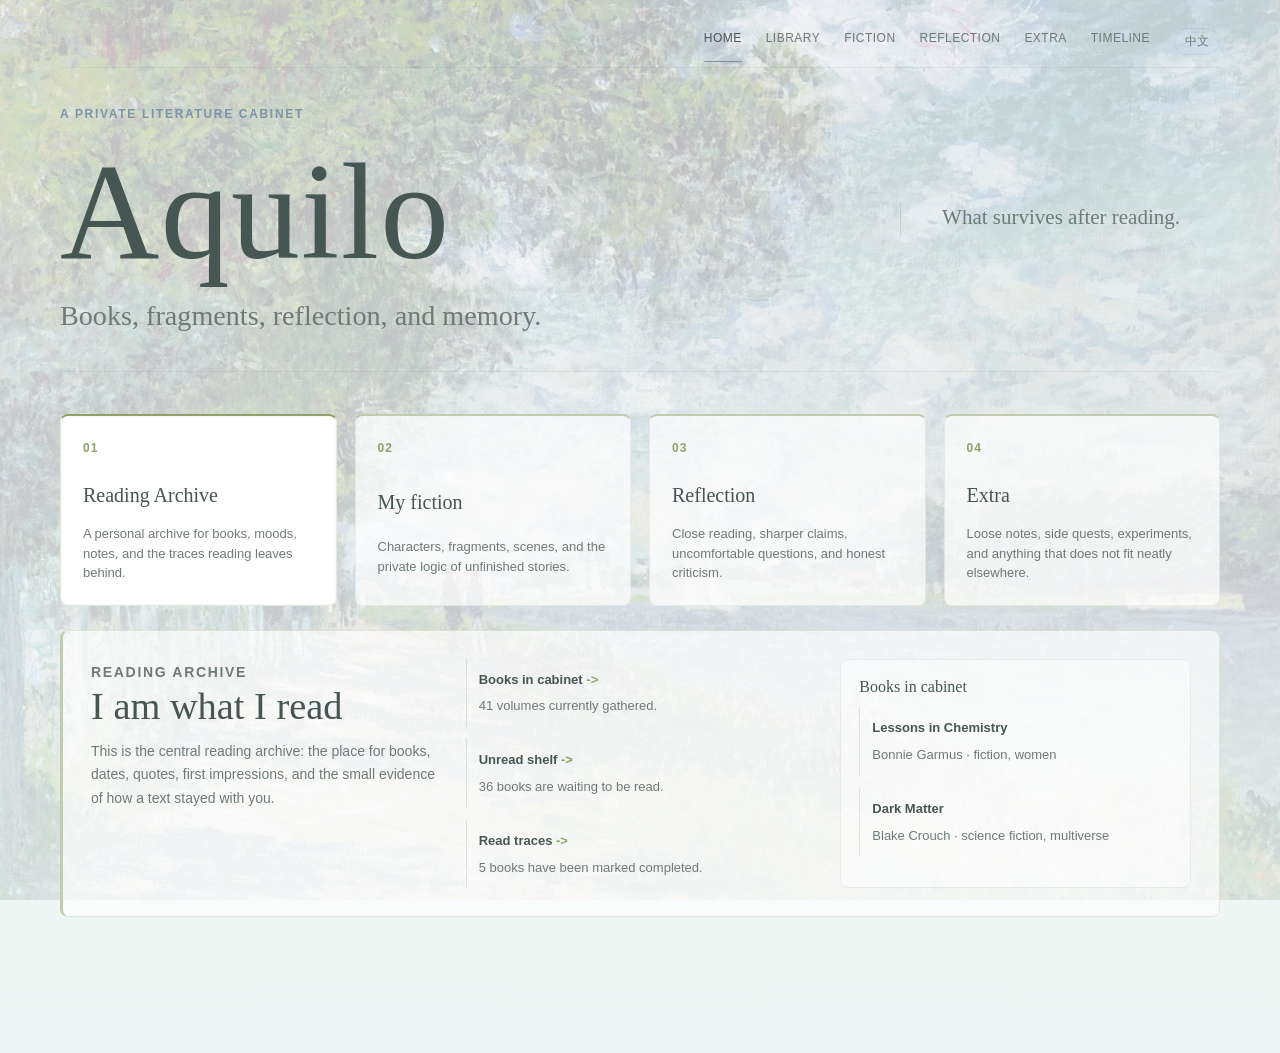
==== commit c095416e: "update library content and timeline" ====
--- a/index.html
+++ b/index.html
@@ -4,7 +4,7 @@
     <meta charset="UTF-8" />
     <meta name="viewport" content="width=device-width, initial-scale=1.0" />
     <title>Aquilo - Literature Cabinet</title>
-    <link rel="stylesheet" href="styles.css" />
+    <link rel="stylesheet" href="styles.css?v=clean-structure" />
   </head>
   <body>
     <main class="page-shell">
@@ -65,23 +65,11 @@
           </article>
         </div>
 
-        <section class="editor-panel" aria-labelledby="writing-form-heading">
+        <section class="content-panel" aria-labelledby="writing-list-heading">
           <div class="section-intro">
             <p class="kicker" data-i18n="writingKicker">Your writing</p>
-            <h2 id="writing-form-heading" data-i18n="writingHeading">Add a writing piece</h2>
+            <h2 id="writing-list-heading" data-i18n="writingHeading">Writing pieces</h2>
           </div>
-          <form class="entry-form" id="writing-form">
-            <input id="writing-title" type="text" data-i18n-placeholder="writingTitlePlaceholder" placeholder="Title" required />
-            <input id="writing-category" type="text" data-i18n-placeholder="writingCategoryPlaceholder" placeholder="Category or project" />
-            <textarea id="writing-body" rows="7" data-i18n-placeholder="writingBodyPlaceholder" placeholder="Paste your writing here..."></textarea>
-            <div class="form-row">
-              <label class="file-input-label">
-                <span data-i18n="uploadWriting">Upload .txt / .md</span>
-                <input id="writing-upload" type="file" accept=".txt,.md,text/plain,text/markdown" />
-              </label>
-              <button class="form-submit" type="submit" data-i18n="saveWriting">Save writing</button>
-            </div>
-          </form>
           <div class="writing-list" id="writing-list"></div>
         </section>
       </section>
@@ -93,23 +81,11 @@
           <p data-i18n="criticalPageSubtitle">Close readings, essay seeds, evidence, and honest criticism</p>
         </header>
 
-        <section class="editor-panel" aria-labelledby="critical-form-heading">
+        <section class="content-panel" aria-labelledby="critical-list-heading">
           <div class="section-intro">
             <p class="kicker" data-i18n="criticalFormKicker">Reflection</p>
-            <h2 id="critical-form-heading" data-i18n="criticalFormHeading">Upload or paste a critical note</h2>
+            <h2 id="critical-list-heading" data-i18n="criticalFormHeading">Critical notes</h2>
           </div>
-          <form class="entry-form" id="critical-form">
-            <input id="critical-title" type="text" data-i18n-placeholder="criticalTitlePlaceholder" placeholder="Title or claim" required />
-            <input id="critical-category" type="text" data-i18n-placeholder="criticalCategoryPlaceholder" placeholder="Book, theme, or method" />
-            <textarea id="critical-body" rows="7" data-i18n-placeholder="criticalBodyPlaceholder" placeholder="Paste close reading, evidence, essay seed, or criticism here..."></textarea>
-            <div class="form-row">
-              <label class="file-input-label">
-                <span data-i18n="uploadCritical">Upload .txt / .md</span>
-                <input id="critical-upload" type="file" accept=".txt,.md,text/plain,text/markdown" />
-              </label>
-              <button class="form-submit" type="submit" data-i18n="saveCritical">Save critical note</button>
-            </div>
-          </form>
           <div class="writing-list" id="critical-list"></div>
         </section>
       </section>
@@ -121,18 +97,11 @@
           <p data-i18n="extraPageSubtitle">Loose notes, links, side quests, and experiments</p>
         </header>
 
-        <section class="editor-panel" aria-labelledby="extra-form-heading">
+        <section class="content-panel" aria-labelledby="extra-list-heading">
           <div class="section-intro">
             <p class="kicker" data-i18n="extraFormKicker">Extra</p>
-            <h2 id="extra-form-heading" data-i18n="extraFormHeading">Post something extra</h2>
+            <h2 id="extra-list-heading" data-i18n="extraFormHeading">Extra posts</h2>
           </div>
-          <form class="entry-form" id="extra-form">
-            <input id="extra-title" type="text" data-i18n-placeholder="extraTitlePlaceholder" placeholder="Post title" required />
-            <textarea id="extra-body" rows="6" data-i18n-placeholder="extraBodyPlaceholder" placeholder="Small thought, link, list, idea, or experiment..."></textarea>
-            <div class="form-row">
-              <button class="form-submit" type="submit" data-i18n="saveExtra">Post</button>
-            </div>
-          </form>
           <div class="writing-list" id="extra-list"></div>
         </section>
       </section>
@@ -159,7 +128,6 @@
             <button class="filter-tab" data-filter="unread" aria-pressed="false" data-i18n="filterUnread">Unread</button>
             <button class="filter-tab" data-filter="completed" aria-pressed="false" data-i18n="filterCompleted">Completed</button>
             <button class="filter-tab" data-filter="reading" aria-pressed="false" data-i18n="filterReading">Reading</button>
-            <button class="filter-tab" data-filter="reread" aria-pressed="false" data-i18n="filterReread">Reread</button>
           </div>
         </div>
 
@@ -169,37 +137,6 @@
           </div>
         </div>
 
-        <details class="archive-entry-panel">
-          <summary data-i18n="addBookPanel">Add a book to the cabinet</summary>
-          <form class="entry-form" id="book-form">
-            <div class="form-grid">
-              <input id="book-title-input" type="text" data-i18n-placeholder="bookTitlePlaceholder" placeholder="Title" required />
-              <input id="book-author-input" type="text" data-i18n-placeholder="bookAuthorPlaceholder" placeholder="Author" required />
-              <input id="book-year-input" type="number" data-i18n-placeholder="bookYearPlaceholder" placeholder="Year" />
-              <select id="book-status-input">
-                <option value="unread" data-i18n="filterUnread" selected>Unread</option>
-                <option value="completed" data-i18n="filterCompleted">Completed</option>
-                <option value="reading" data-i18n="filterReading">Reading</option>
-                <option value="reread" data-i18n="filterReread">Reread</option>
-              </select>
-            </div>
-            <div class="form-grid">
-              <input id="book-date-input" type="date" />
-              <input id="book-mood-input" type="text" data-i18n-placeholder="bookMoodPlaceholder" placeholder="Mood or short note" />
-              <input id="book-tags-input" type="text" data-i18n-placeholder="bookTagsPlaceholder" placeholder="Tags, comma separated" />
-              <input id="book-related-input" type="text" data-i18n-placeholder="bookRelatedPlaceholder" placeholder="Related books" />
-            </div>
-            <textarea id="book-why-input" rows="3" data-i18n-placeholder="bookWhyPlaceholder" placeholder="Why I read this"></textarea>
-            <textarea id="book-quote-input" rows="3" data-i18n-placeholder="bookQuotePlaceholder" placeholder="Favorite quote"></textarea>
-            <textarea id="book-themes-input" rows="3" data-i18n-placeholder="bookThemesPlaceholder" placeholder="Key themes"></textarea>
-            <textarea id="book-context-input" rows="3" data-i18n-placeholder="bookContextPlaceholder" placeholder="Historical or literary context"></textarea>
-            <textarea id="book-review-input" rows="4" data-i18n-placeholder="bookReviewPlaceholder" placeholder="Personal review"></textarea>
-            <div class="form-row">
-              <button class="form-submit" type="submit" data-i18n="addBook">Add book</button>
-              <button class="delete-button form-cancel is-hidden" id="book-edit-cancel" type="button" data-i18n="cancelEdit">Cancel edit</button>
-            </div>
-          </form>
-        </details>
       </section>
 
       <!-- ===== VIEW 6: Timeline ===== -->
@@ -237,6 +174,6 @@
       </dialog>
     </main>
 
-    <script src="app.js?v=data-json"></script>
+    <script src="app.js?v=clean-structure"></script>
   </body>
 </html>
--- a/styles.css
+++ b/styles.css
@@ -447,6 +447,23 @@
   border-left-color: var(--section-accent);
 }
 
+.detail-list li.is-link {
+  cursor: pointer;
+}
+
+.detail-list li.is-link:hover,
+.detail-list li.is-link:focus-visible {
+  border-left-color: var(--section-accent);
+  background: var(--section-accent-soft);
+  outline: none;
+}
+
+.detail-list li.is-link strong::after {
+  content: " ->";
+  color: var(--section-accent);
+  font-weight: 600;
+}
+
 .detail-list strong {
   font-size: 13px;
   font-weight: 600;
@@ -487,10 +504,6 @@
   font-size: 20px;
 }
 
-.compact-entry-form {
-  gap: 10px;
-}
-
 .content-list {
   display: grid;
   gap: 10px;
@@ -519,48 +532,6 @@
   padding: 24px 14px;
 }
 
-.chip-row {
-  display: flex;
-  flex-wrap: wrap;
-  gap: 8px;
-  margin-top: 8px;
-}
-
-.chip {
-  padding: 5px 10px;
-  border: 1px solid var(--line);
-  border-radius: 999px;
-  background: rgba(255, 255, 255, 0.62);
-  color: var(--ink-soft);
-  font-size: 12px;
-  font-weight: 400;
-  transition: all var(--transition-base);
-}
-
-.chip:hover {
-  border-color: var(--line-strong);
-  background: var(--paper-strong);
-  color: var(--ink);
-}
-
-/* ===== Tools Section ===== */
-.tools-section,
-.features-section {
-  margin-bottom: 74px;
-}
-
-.tools-section {
-  --section-accent: var(--blue-primary);
-  --section-accent-soft: rgba(124, 148, 165, 0.08);
-  --section-accent-line: rgba(124, 148, 165, 0.24);
-}
-
-.features-section {
-  --section-accent: var(--rose);
-  --section-accent-soft: rgba(218, 191, 174, 0.12);
-  --section-accent-line: rgba(218, 191, 174, 0.22);
-}
-
 .section-intro {
   margin-bottom: 22px;
   max-width: 720px;
@@ -573,97 +544,6 @@
 
 .section-description {
   font-size: 15px;
-  color: var(--ink-soft);
-  line-height: 1.7;
-}
-
-.tool-grid,
-.feature-grid {
-  display: grid;
-  grid-template-columns: repeat(auto-fit, minmax(240px, 1fr));
-  gap: 14px;
-  margin-bottom: 20px;
-}
-
-.tool-card,
-.feature-card {
-  display: grid;
-  gap: 9px;
-  padding: 18px;
-  border: 1px solid var(--line);
-  border-top: 2px solid var(--section-accent);
-  border-radius: var(--radius);
-  background: rgba(255, 255, 255, 0.76);
-  cursor: pointer;
-  text-align: left;
-  transition: all var(--transition-base);
-  animation: fadeInUp 600ms var(--transition-base) calc(200ms + var(--card-delay, 0ms)) both;
-}
-
-.tool-card:hover,
-.feature-card:hover {
-  border-color: var(--section-accent-line);
-  background: var(--paper-strong);
-  transform: translateY(-1px);
-  box-shadow: var(--shadow-sm);
-}
-
-.tool-card.is-selected,
-.feature-card.is-selected {
-  border-color: var(--section-accent-line);
-  border-top-color: var(--section-accent);
-  background: var(--paper-strong);
-  box-shadow: inset 0 0 0 1px var(--section-accent-soft);
-}
-
-.tool-card span:first-child,
-.feature-card span:first-child {
-  display: block;
-  margin-bottom: 8px;
-  color: var(--section-accent);
-  font-size: 12px;
-  font-weight: 600;
-  letter-spacing: 0.1em;
-  text-transform: uppercase;
-}
-
-.tool-card strong,
-.feature-card strong {
-  font-family: var(--font-display);
-  font-size: 17px;
-  font-weight: 400;
-  color: var(--ink);
-}
-
-.tool-card span:last-child,
-.feature-card span:last-child {
-  font-size: 13px;
-  color: var(--ink-soft);
-  line-height: 1.5;
-}
-
-.tool-detail,
-.feature-detail {
-  display: grid;
-  grid-template-columns: repeat(auto-fit, minmax(300px, 1fr));
-  gap: 24px;
-  padding: 24px;
-  border: 1px solid var(--section-accent-line);
-  border-left: 3px solid var(--section-accent);
-  border-radius: var(--radius);
-  background: linear-gradient(135deg, var(--section-accent-soft), rgba(255, 255, 255, 0.78));
-  animation: fadeIn var(--transition-slow);
-}
-
-.tool-detail h2,
-.feature-detail h2 {
-  font-size: clamp(1.55rem, 3vw, 2.1rem);
-  margin-bottom: 12px;
-}
-
-.tool-detail p,
-.feature-detail p {
-  font-size: 14px;
   color: var(--ink-soft);
   line-height: 1.7;
 }
@@ -701,89 +581,13 @@
   line-height: 1.6;
 }
 
-.editor-panel {
+.content-panel {
   margin-top: 28px;
   padding: 22px;
   border: 1px solid var(--section-accent-line);
   border-left: 3px solid color-mix(in srgb, var(--section-accent) 55%, white);
   border-radius: var(--radius);
   background: rgba(255, 255, 255, 0.78);
-}
-
-.entry-form {
-  display: grid;
-  gap: 12px;
-}
-
-.form-grid {
-  display: grid;
-  grid-template-columns: repeat(auto-fit, minmax(180px, 1fr));
-  gap: 10px;
-}
-
-.entry-form input,
-.entry-form select,
-.entry-form textarea {
-  width: 100%;
-  padding: 11px 12px;
-  border: 1px solid var(--section-accent-line);
-  border-radius: var(--radius);
-  background: rgba(255, 255, 255, 0.82);
-  color: var(--ink);
-  font: inherit;
-  font-size: 14px;
-}
-
-.entry-form textarea {
-  resize: vertical;
-  min-height: 150px;
-}
-
-.entry-form input:focus,
-.entry-form select:focus,
-.entry-form textarea:focus {
-  outline: none;
-  border-color: var(--section-accent);
-  box-shadow: 0 0 0 3px var(--section-accent-soft);
-}
-
-.form-row {
-  display: flex;
-  flex-wrap: wrap;
-  align-items: center;
-  justify-content: space-between;
-  gap: 10px;
-}
-
-.file-input-label,
-.form-submit,
-.delete-button {
-  display: inline-flex;
-  align-items: center;
-  justify-content: center;
-  min-height: 36px;
-  padding: 8px 14px;
-  border: 1px solid var(--section-accent-line);
-  border-radius: 999px;
-  background: rgba(255, 255, 255, 0.78);
-  color: var(--ink);
-  font-size: 13px;
-  transition: all var(--transition-base);
-}
-
-.file-input-label:hover,
-.form-submit:hover,
-.delete-button:hover {
-  border-color: var(--section-accent);
-  background: var(--section-accent-soft);
-}
-
-.file-input-label input {
-  position: absolute;
-  width: 1px;
-  height: 1px;
-  opacity: 0;
-  pointer-events: none;
 }
 
 .writing-list {
@@ -907,6 +711,11 @@
   border-color: var(--section-accent);
   box-shadow: var(--shadow-sm);
   transform: translateY(-1px);
+}
+
+.book-card:focus-visible {
+  outline: 2px solid var(--section-accent);
+  outline-offset: 3px;
 }
 
 .book-cover {
@@ -953,48 +762,52 @@
   line-height: 1.55;
 }
 
-.book-actions {
-  display: flex;
-  flex-wrap: wrap;
-  gap: 8px;
-  margin-top: auto;
-}
-
-.book-actions .delete-button {
-  min-height: 30px;
-  padding: 6px 10px;
-  font-size: 12px;
+.book-review-preview {
+  display: grid;
+  gap: 6px;
+  margin-top: 8px;
+  padding-top: 12px;
+  border-top: 1px solid var(--section-accent-line);
+}
+
+.book-review-preview span {
+  font-size: 11px;
+  font-weight: 600;
+  color: var(--blue-primary);
+  text-transform: uppercase;
+  letter-spacing: 0.04em;
+}
+
+.book-review-preview p {
+  margin: 0;
+  color: var(--ink-soft);
+  font-size: 13px;
+  line-height: 1.55;
+  display: -webkit-box;
+  overflow: hidden;
+  -webkit-box-orient: vertical;
+  -webkit-line-clamp: 3;
+}
+
+.book-review-link {
+  justify-self: start;
+  padding: 0;
+  border: 0;
+  background: transparent;
+  color: var(--blue-primary);
+  font-size: 13px;
+  font-weight: 600;
+  text-decoration: underline;
+  text-underline-offset: 3px;
+}
+
+.book-review-link:hover,
+.book-review-link:focus-visible {
+  color: var(--ink);
 }
 
 .is-hidden {
   display: none !important;
-}
-
-.archive-entry-panel {
-  margin-top: 34px;
-  padding: 0;
-  border-top: 1px solid var(--section-accent-line);
-}
-
-.archive-entry-panel summary {
-  display: inline-flex;
-  margin-top: 18px;
-  color: var(--ink);
-  font-family: var(--font-display);
-  font-size: 20px;
-  cursor: pointer;
-}
-
-.archive-entry-panel summary::marker {
-  color: var(--section-accent);
-}
-
-.archive-entry-panel .entry-form {
-  margin-top: 18px;
-  padding: 22px;
-  border: 1px solid var(--section-accent-line);
-  border-radius: var(--radius);
-  background: rgba(255, 255, 255, 0.58);
 }
 
 .library-empty {
@@ -1018,83 +831,140 @@
 
 .timeline-container {
   display: grid;
+  gap: 0;
+  position: relative;
+  padding: 18px 0;
+}
+
+.timeline-container::before {
+  content: "";
+  position: absolute;
+  top: 24px;
+  bottom: 24px;
+  left: 50%;
+  transform: translateX(-50%);
+  width: 1px;
+  background: var(--section-accent-line);
+}
+
+.timeline-month {
+  position: relative;
+  display: grid;
+  grid-template-columns: minmax(0, 1fr) 112px minmax(0, 1fr);
   gap: 18px;
-}
-
-.timeline-year {
-  font-family: var(--font-display);
-  font-size: 24px;
-  font-weight: 400;
-  color: var(--ink);
-  margin-top: 26px;
-  margin-bottom: 8px;
-}
-
-.timeline-entry {
-  display: grid;
-  gap: 6px;
-  padding: 16px 18px;
+  align-items: start;
+  padding: 10px 0 28px;
+}
+
+.timeline-marker {
+  grid-column: 2;
+  position: relative;
+  z-index: 1;
+  display: grid;
+  justify-items: center;
+  gap: 8px;
+}
+
+.timeline-marker time {
+  padding: 4px 9px;
   border: 1px solid var(--section-accent-line);
-  border-left: 3px solid var(--section-accent);
-  background: rgba(255, 255, 255, 0.78);
-  border-radius: var(--radius);
-  transition: all var(--transition-base);
-}
-
-.timeline-entry:hover {
-  box-shadow: var(--shadow-sm);
-  transform: translateX(2px);
-}
-
-.timeline-entry time {
+  border-radius: 999px;
+  background: var(--paper);
+  color: var(--section-accent);
   font-size: 12px;
   font-weight: 600;
-  color: var(--section-accent);
+  white-space: nowrap;
+}
+
+.timeline-node {
+  width: 10px;
+  height: 10px;
+  border: 2px solid var(--paper);
+  border-radius: 50%;
+  background: var(--section-accent);
+  box-shadow: 0 0 0 1px var(--section-accent-line);
+}
+
+.timeline-month-content {
+  display: grid;
+  gap: 7px;
+  padding-top: 1px;
+}
+
+.timeline-month.is-right .timeline-month-content {
+  grid-column: 3;
+}
+
+.timeline-month.is-right .timeline-item {
+  justify-self: start;
+}
+
+.timeline-month.is-left .timeline-month-content {
+  grid-column: 1;
+}
+
+.timeline-month.is-left .timeline-item {
+  justify-self: end;
+  text-align: right;
+}
+
+.timeline-month.is-left .timeline-label {
+  order: 2;
+}
+
+.timeline-month.is-left .timeline-item strong {
+  order: 1;
+}
+
+.timeline-item {
+  --entry-accent: var(--section-accent);
+  display: grid;
+  grid-template-columns: auto 1fr;
+  gap: 9px;
+  align-items: baseline;
+  width: fit-content;
+  max-width: 100%;
+  padding: 3px 0;
+  border: 0;
+  border-radius: 0;
+  background: transparent;
+  color: inherit;
+  text-align: left;
+  transition: all var(--transition-base);
+}
+
+.timeline-item:hover {
+  transform: translateX(2px);
+}
+
+.timeline-item-writing {
+  --entry-accent: var(--rose);
+}
+
+.timeline-item-critical {
+  --entry-accent: var(--green);
+}
+
+.timeline-item-extra {
+  --entry-accent: var(--olive);
+}
+
+.timeline-item-book {
+  --entry-accent: var(--blue-primary);
+}
+
+.timeline-label {
+  font-size: 11px;
+  font-weight: 600;
+  color: var(--entry-accent);
   text-transform: uppercase;
   letter-spacing: 0.04em;
 }
 
-.timeline-entry-writing {
-  border-left-color: var(--rose);
-}
-
-.timeline-entry-writing time {
-  color: var(--rose);
-}
-
-.timeline-entry-critical {
-  border-left-color: var(--green);
-}
-
-.timeline-entry-critical time {
-  color: var(--green);
-}
-
-.timeline-entry-extra {
-  border-left-color: var(--olive);
-}
-
-.timeline-entry-extra time {
-  color: var(--olive);
-}
-
-.timeline-entry-book {
-  border-left-color: var(--blue-primary);
-}
-
-.timeline-entry-book time {
-  color: var(--blue-primary);
-}
-
-.timeline-entry h4 {
+.timeline-item strong {
   font-size: 16px;
-  margin-bottom: 4px;
-}
-
-.timeline-entry .mood {
-  font-size: 13px;
-  color: var(--ink-soft);
-  font-style: italic;
+  font-weight: 500;
+  color: var(--ink);
 }
 
 .timeline-empty {
@@ -1253,6 +1123,11 @@
   color: var(--ink-soft);
   line-height: 1.7;
   margin-bottom: 12px;
+  white-space: pre-line;
+}
+
+.book-section .quote-text {
+  white-space: pre-wrap;
 }
 
 .tag-list {
@@ -1315,15 +1190,11 @@
     font-size: 18px;
   }
 
-  .module-grid,
-  .tool-grid,
-  .feature-grid {
+  .module-grid {
     grid-template-columns: 1fr;
   }
 
-  .module-detail,
-  .tool-detail,
-  .feature-detail {
+  .module-detail {
     grid-template-columns: 1fr;
   }
 
@@ -1347,6 +1218,46 @@
 
   .filter-tabs {
     flex-wrap: wrap;
+  }
+
+  .timeline-container {
+    padding: 12px 0;
+  }
+
+  .timeline-container::before {
+    left: 56px;
+  }
+
+  .timeline-month {
+    grid-template-columns: 82px minmax(0, 1fr);
+    gap: 14px;
+    padding-bottom: 24px;
+  }
+
+  .timeline-marker {
+    grid-column: 1;
+  }
+
+  .timeline-month.is-left .timeline-month-content,
+  .timeline-month.is-right .timeline-month-content,
+  .timeline-month-content {
+    grid-column: 2;
+  }
+
+  .timeline-month.is-left .timeline-item {
+    justify-self: stretch;
+    text-align: left;
+  }
+
+  .timeline-month.is-left .timeline-label,
+  .timeline-month.is-left .timeline-item strong {
+    order: initial;
+  }
+
+  .timeline-item {
+    grid-template-columns: 1fr;
+    gap: 2px;
+    width: 100%;
   }
 }
 
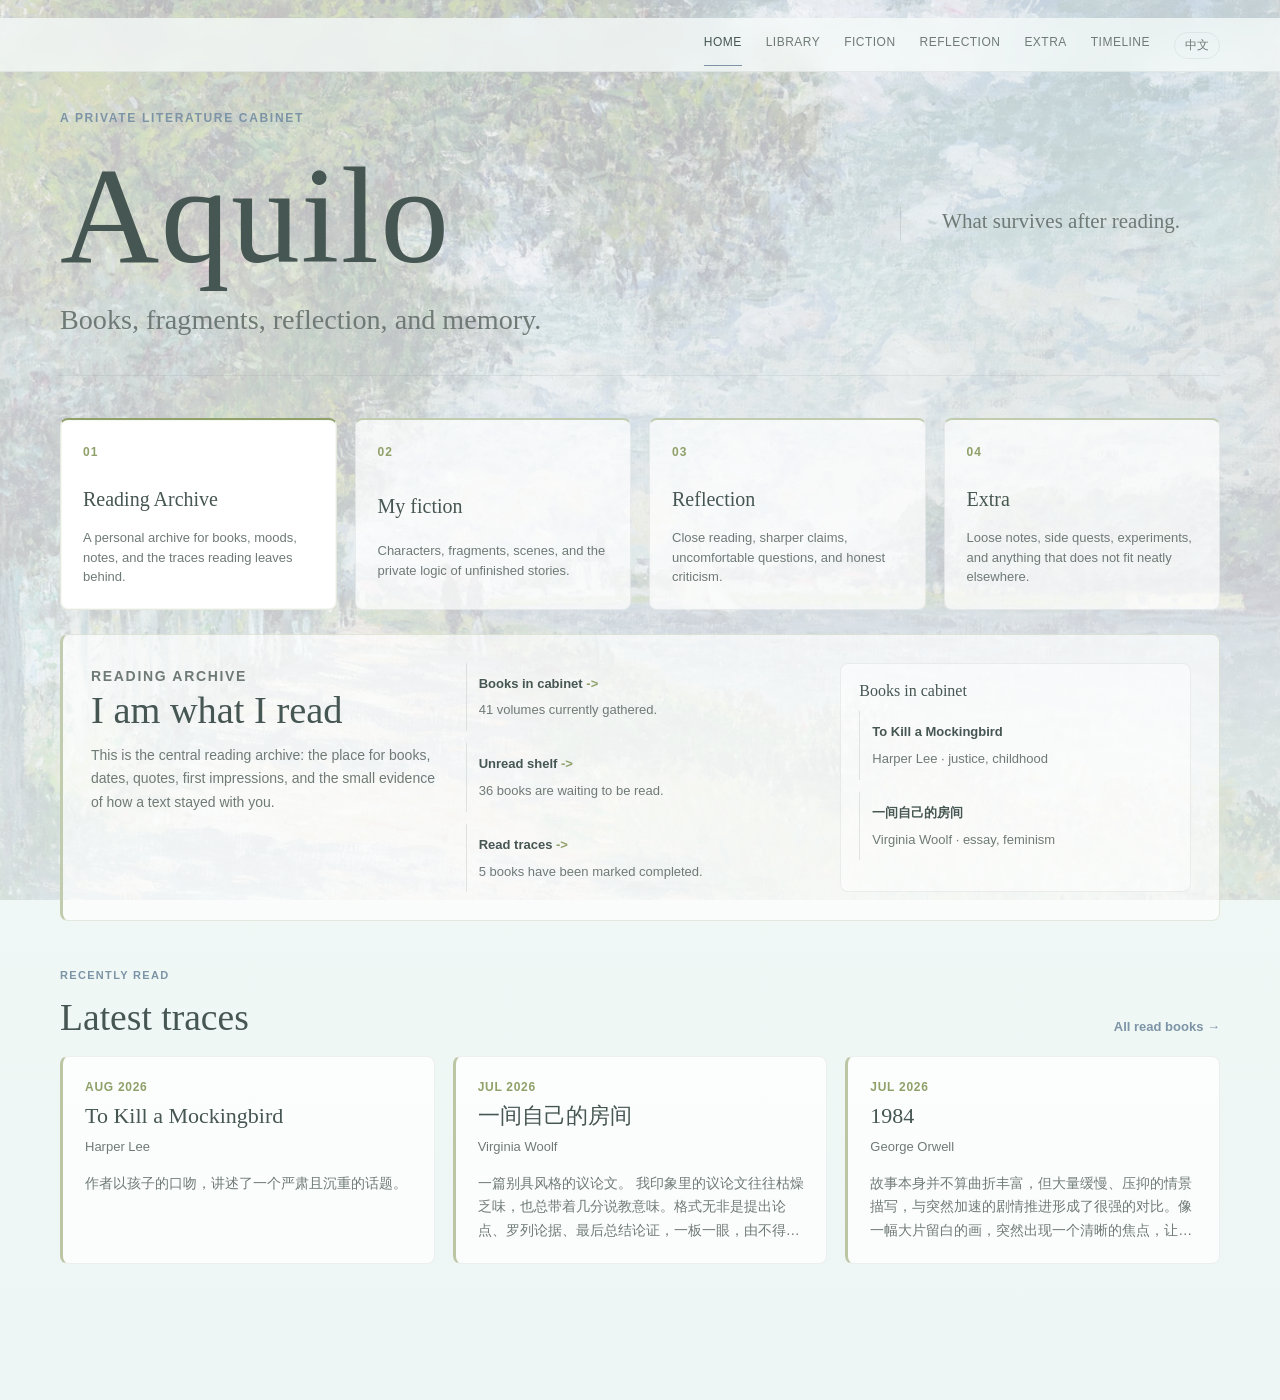
==== commit cbce8f9c: "Polish reading site: sorted library, status badges, recent reads, cleaner book modal, mobile nav Co-" ====
--- a/index.html
+++ b/index.html
@@ -4,7 +4,12 @@
     <meta charset="UTF-8" />
     <meta name="viewport" content="width=device-width, initial-scale=1.0" />
     <title>Aquilo - Literature Cabinet</title>
-    <link rel="stylesheet" href="styles.css?v=clean-structure" />
+    <meta name="description" content="Aquilo — a private literature cabinet of books, reading notes, fiction and reflection." />
+    <meta name="theme-color" content="#f5faf9" />
+    <meta property="og:title" content="Aquilo" />
+    <meta property="og:description" content="Books, fragments, reflection, and memory." />
+    <link rel="icon" href="data:image/svg+xml,%3Csvg xmlns='http://www.w3.org/2000/svg' viewBox='0 0 64 64'%3E%3Crect width='64' height='64' rx='14' fill='%23eef6f5'/%3E%3Ctext x='32' y='46' font-family='Georgia,serif' font-size='40' text-anchor='middle' fill='%23465652'%3EA%3C/text%3E%3C/svg%3E" />
+    <link rel="stylesheet" href="styles.css?v=2026-10" />
   </head>
   <body>
     <main class="page-shell">
@@ -37,6 +42,18 @@
           <h2 id="modules-heading" class="sr-only">Main Cabinet Modules</h2>
           <div class="module-grid" id="module-grid"></div>
           <article class="module-detail" id="module-detail" aria-live="polite" aria-label="Module details"></article>
+        </section>
+
+        <!-- Recently read -->
+        <section class="recent-section" aria-labelledby="recent-heading" hidden>
+          <div class="recent-head">
+            <div>
+              <p class="kicker" data-i18n="recentKicker">Recently read</p>
+              <h2 id="recent-heading" data-i18n="recentHeading">Latest traces</h2>
+            </div>
+            <a href="#library" class="recent-all" id="recent-all" data-i18n="viewAllRead">All read books →</a>
+          </div>
+          <div class="recent-grid" id="recent-grid"></div>
         </section>
       </section>
 
@@ -154,10 +171,11 @@
       </section>
 
       <!-- ===== Modal: Book Detail ===== -->
-      <dialog class="book-modal" id="book-modal">
+      <dialog class="book-modal" id="book-modal" aria-labelledby="book-modal-title">
         <div class="modal-backdrop"></div>
         <div class="modal-content">
           <button class="modal-close" aria-label="Close" data-i18n-aria-label="closeModal">&times;</button>
+          <header class="modal-head" id="book-modal-head"></header>
           <div class="book-detail-tabs">
             <nav class="book-tabs" aria-label="Book sections">
               <button class="book-tab is-active" data-tab="overview" data-i18n="tabOverview">Overview</button>
@@ -174,6 +192,6 @@
       </dialog>
     </main>
 
-    <script src="app.js?v=clean-structure"></script>
+    <script src="app.js?v=2026-10"></script>
   </body>
 </html>
--- a/styles.css
+++ b/styles.css
@@ -23,6 +23,9 @@
   --section-accent-soft: rgba(143, 160, 105, 0.08);
   --section-accent-line: rgba(143, 160, 105, 0.22);
   --garden-image: url("assets/monet-la-seine-argenteuil.jpg");
+  --status-completed: #6f8f57;
+  --status-reading: #b07d4f;
+  --status-unread: #8b9894;
 
   /* Shadows */
   --shadow-sm: 0 1px 3px rgba(120, 134, 130, 0.035);
@@ -65,6 +68,7 @@
     radial-gradient(circle at 92% 12%, rgba(156, 204, 206, 0.2), transparent 24rem),
     linear-gradient(180deg, var(--paper) 0%, #edf6f4 100%);
   min-height: 100vh;
+  overflow-x: clip;
 }
 
 body::before {
@@ -139,12 +143,20 @@
 
 /* ===== Navigation ===== */
 .site-nav {
+  position: sticky;
+  top: 0;
+  z-index: 50;
   display: flex;
   align-items: center;
   justify-content: flex-end;
   gap: 24px;
   margin-bottom: 36px;
-  padding: 10px 0 12px;
+  margin-left: calc(50% - 50vw);
+  margin-right: calc(50% - 50vw);
+  padding: 14px calc(50vw - 50%) 12px;
+  background: rgba(245, 250, 249, 0.78);
+  -webkit-backdrop-filter: blur(10px);
+  backdrop-filter: blur(10px);
   border-bottom: 1px solid var(--line);
   animation: fadeInDown 500ms var(--transition-base);
 }
@@ -696,7 +708,10 @@
 
 .book-card {
   display: grid;
-  gap: 14px;
+  grid-template-columns: 52px minmax(0, 1fr);
+  align-content: start;
+  column-gap: 16px;
+  row-gap: 12px;
   padding: 18px 18px 16px;
   border: 1px solid var(--section-accent-line);
   border-radius: var(--radius);
@@ -704,7 +719,6 @@
     linear-gradient(180deg, rgba(255, 255, 255, 0.78), rgba(255, 255, 255, 0.58));
   cursor: pointer;
   transition: all var(--transition-base);
-  min-height: 230px;
 }
 
 .book-card:hover {
@@ -719,17 +733,18 @@
 }
 
 .book-cover {
-  width: 58px;
-  height: 76px;
-  border: 1px solid var(--section-accent-line);
-  border-radius: 4px;
-  background: rgba(255, 255, 255, 0.58);
+  width: 52px;
+  height: 70px;
+  border: 1px solid color-mix(in srgb, var(--cover-tone, var(--blue-primary)) 30%, transparent);
+  border-left: 4px solid color-mix(in srgb, var(--cover-tone, var(--blue-primary)) 70%, white);
+  border-radius: 3px 6px 6px 3px;
+  background: color-mix(in srgb, var(--cover-tone, var(--blue-primary)) 10%, white);
   display: flex;
   align-items: center;
   justify-content: center;
   font-family: var(--font-display);
-  font-size: 34px;
-  color: var(--blue-primary);
+  font-size: 28px;
+  color: var(--cover-tone, var(--blue-primary));
 }
 
 .book-info {
@@ -756,16 +771,17 @@
 }
 
 .book-note {
-  margin-top: 8px;
+  margin-top: 4px;
   color: var(--ink-soft);
   font-size: 13px;
   line-height: 1.55;
 }
 
 .book-review-preview {
+  grid-column: 1 / -1;
   display: grid;
   gap: 6px;
-  margin-top: 8px;
+  margin-top: 2px;
   padding-top: 12px;
   border-top: 1px solid var(--section-accent-line);
 }
@@ -912,7 +928,7 @@
   order: 2;
 }
 
-.timeline-month.is-left .timeline-item strong {
+.timeline-month.is-left .timeline-text {
   order: 1;
 }
 
@@ -1110,7 +1126,8 @@
 }
 
 .book-section h4 {
-  font-size: 14px;
+  font-family: var(--font-body);
+  font-size: 12px;
   font-weight: 600;
   color: var(--blue-primary);
   text-transform: uppercase;
@@ -1250,7 +1267,7 @@
   }
 
   .timeline-month.is-left .timeline-label,
-  .timeline-month.is-left .timeline-item strong {
+  .timeline-month.is-left .timeline-text {
     order: initial;
   }
 
@@ -1268,3 +1285,314 @@
     transition-duration: 1ms !important;
   }
 }
+
+/* ===== 2026-10 refinements ===== */
+
+[hidden] {
+  display: none !important;
+}
+
+/* Status badges */
+.book-status-row {
+  display: flex;
+  flex-wrap: wrap;
+  align-items: center;
+  gap: 8px;
+  margin-bottom: 2px;
+}
+
+.status-badge {
+  --badge: var(--status-unread);
+  display: inline-flex;
+  align-items: center;
+  gap: 5px;
+  padding: 1px 8px;
+  border: 1px solid color-mix(in srgb, var(--badge) 35%, transparent);
+  border-radius: 999px;
+  background: color-mix(in srgb, var(--badge) 9%, white);
+  color: var(--badge);
+  font-size: 11px;
+  font-weight: 600;
+  letter-spacing: 0.04em;
+  text-transform: uppercase;
+}
+
+.status-badge::before {
+  content: "";
+  width: 6px;
+  height: 6px;
+  border-radius: 50%;
+  background: currentColor;
+}
+
+.status-badge.is-completed { --badge: var(--status-completed); }
+.status-badge.is-reading { --badge: var(--status-reading); }
+
+.book-read-date {
+  color: var(--ink-soft);
+  font-size: 12px;
+}
+
+.book-card.is-unread .book-title {
+  font-size: 19px;
+}
+
+.book-card.is-completed {
+  background: linear-gradient(180deg, rgba(255, 255, 255, 0.9), rgba(255, 255, 255, 0.7));
+}
+
+.filter-count {
+  margin-left: 4px;
+  color: var(--ink-faint);
+  font-size: 12px;
+  font-variant-numeric: tabular-nums;
+}
+
+.filter-tab.is-active .filter-count {
+  color: var(--ink-soft);
+}
+
+/* Home: recently read */
+.recent-section {
+  margin: -24px 0 64px;
+}
+
+.recent-head {
+  display: flex;
+  align-items: end;
+  justify-content: space-between;
+  gap: 16px;
+  margin-bottom: 18px;
+}
+
+.recent-head h2 {
+  font-size: clamp(1.75rem, 3vw, 2.35rem);
+}
+
+.recent-all {
+  font-size: 13px;
+  font-weight: 600;
+  white-space: nowrap;
+}
+
+.recent-grid {
+  display: grid;
+  grid-template-columns: repeat(auto-fit, minmax(240px, 1fr));
+  gap: 18px;
+}
+
+.recent-card {
+  display: grid;
+  align-content: start;
+  gap: 6px;
+  padding: 20px 22px;
+  border: 1px solid var(--line);
+  border-left: 3px solid color-mix(in srgb, var(--green) 60%, white);
+  border-radius: var(--radius);
+  background: rgba(255, 255, 255, 0.78);
+  text-align: left;
+  transition: all var(--transition-base);
+}
+
+.recent-card:hover,
+.recent-card:focus-visible {
+  background: var(--paper-strong);
+  border-left-color: var(--green);
+  box-shadow: var(--shadow-md);
+  transform: translateY(-1px);
+}
+
+.recent-date {
+  color: var(--green);
+  font-size: 12px;
+  font-weight: 600;
+  letter-spacing: 0.06em;
+  text-transform: uppercase;
+}
+
+.recent-title {
+  font-family: var(--font-display);
+  font-size: 22px;
+  font-weight: 400;
+  line-height: 1.2;
+  color: var(--ink);
+}
+
+.recent-author {
+  color: var(--ink-soft);
+  font-size: 13px;
+}
+
+.recent-excerpt {
+  margin-top: 8px;
+  color: var(--ink-soft);
+  font-size: 14px;
+  line-height: 1.7;
+  display: -webkit-box;
+  overflow: hidden;
+  -webkit-box-orient: vertical;
+  -webkit-line-clamp: 3;
+}
+
+/* Book modal */
+.modal-head {
+  padding: 28px 68px 4px 28px;
+}
+
+.modal-kicker {
+  display: flex;
+  flex-wrap: wrap;
+  align-items: center;
+  gap: 10px;
+  margin-bottom: 12px;
+  color: var(--ink-soft);
+  font-size: 12px;
+}
+
+.modal-head h2 {
+  font-size: clamp(1.9rem, 4vw, 2.6rem);
+  line-height: 1.15;
+  color: var(--ink);
+}
+
+.modal-byline {
+  margin-top: 6px;
+  color: var(--ink-soft);
+  font-size: 15px;
+}
+
+.book-detail-tabs {
+  padding: 8px 28px 0;
+  border-bottom: 0;
+}
+
+.book-tab {
+  padding: 10px 2px;
+  margin-right: 10px;
+}
+
+.book-panels {
+  padding: 24px 28px 32px;
+}
+
+.book-section p {
+  font-size: 15px;
+}
+
+.review-body p {
+  margin-bottom: 0.9em;
+  color: var(--ink);
+  font-size: 16px;
+  line-height: 1.9;
+  white-space: normal;
+}
+
+.quote-text {
+  margin: 0 0 14px;
+  padding: 4px 0 4px 16px;
+  border-left: 2px solid var(--rose);
+  color: var(--ink);
+  font-family: var(--font-display);
+  font-size: 17px;
+  font-style: italic;
+  line-height: 1.6;
+  white-space: pre-wrap;
+}
+
+.overview-review {
+  padding-top: 18px;
+  border-top: 1px solid var(--line);
+}
+
+.panel-empty {
+  color: var(--ink-faint);
+  font-style: italic;
+}
+
+/* Timeline */
+.timeline-text {
+  display: grid;
+  gap: 1px;
+}
+
+.timeline-sub {
+  color: var(--ink-soft);
+  font-size: 12px;
+}
+
+.timeline-item:hover strong {
+  color: var(--blue-primary);
+}
+
+@media (max-width: 768px) {
+  .site-nav {
+    flex-direction: row;
+    align-items: center;
+    gap: 12px;
+    margin: -12px -16px 24px;
+    padding: 12px 16px 2px;
+  }
+
+  .nav-links {
+    flex-wrap: nowrap;
+    justify-content: flex-start;
+    align-items: center;
+    width: 100%;
+    gap: 18px;
+    overflow-x: auto;
+    scrollbar-width: none;
+    -webkit-overflow-scrolling: touch;
+    padding-bottom: 8px;
+  }
+
+  .nav-links::-webkit-scrollbar {
+    display: none;
+  }
+
+  .nav-link,
+  .language-toggle {
+    flex: none;
+    white-space: nowrap;
+  }
+
+  .language-toggle {
+    margin-left: auto;
+  }
+
+  .hero-tagline {
+    text-align: left;
+  }
+
+  .library-grid {
+    grid-template-columns: 1fr;
+  }
+
+  .recent-section {
+    margin-top: -32px;
+  }
+
+  .recent-head {
+    flex-direction: column;
+    align-items: start;
+  }
+
+  .modal-content {
+    max-width: 100%;
+  }
+
+  .book-modal {
+    padding: 12px;
+  }
+
+  .modal-head {
+    padding: 22px 56px 0 20px;
+  }
+
+  .book-detail-tabs {
+    padding: 6px 20px 0;
+  }
+
+  .book-panels {
+    padding: 20px;
+  }
+}
